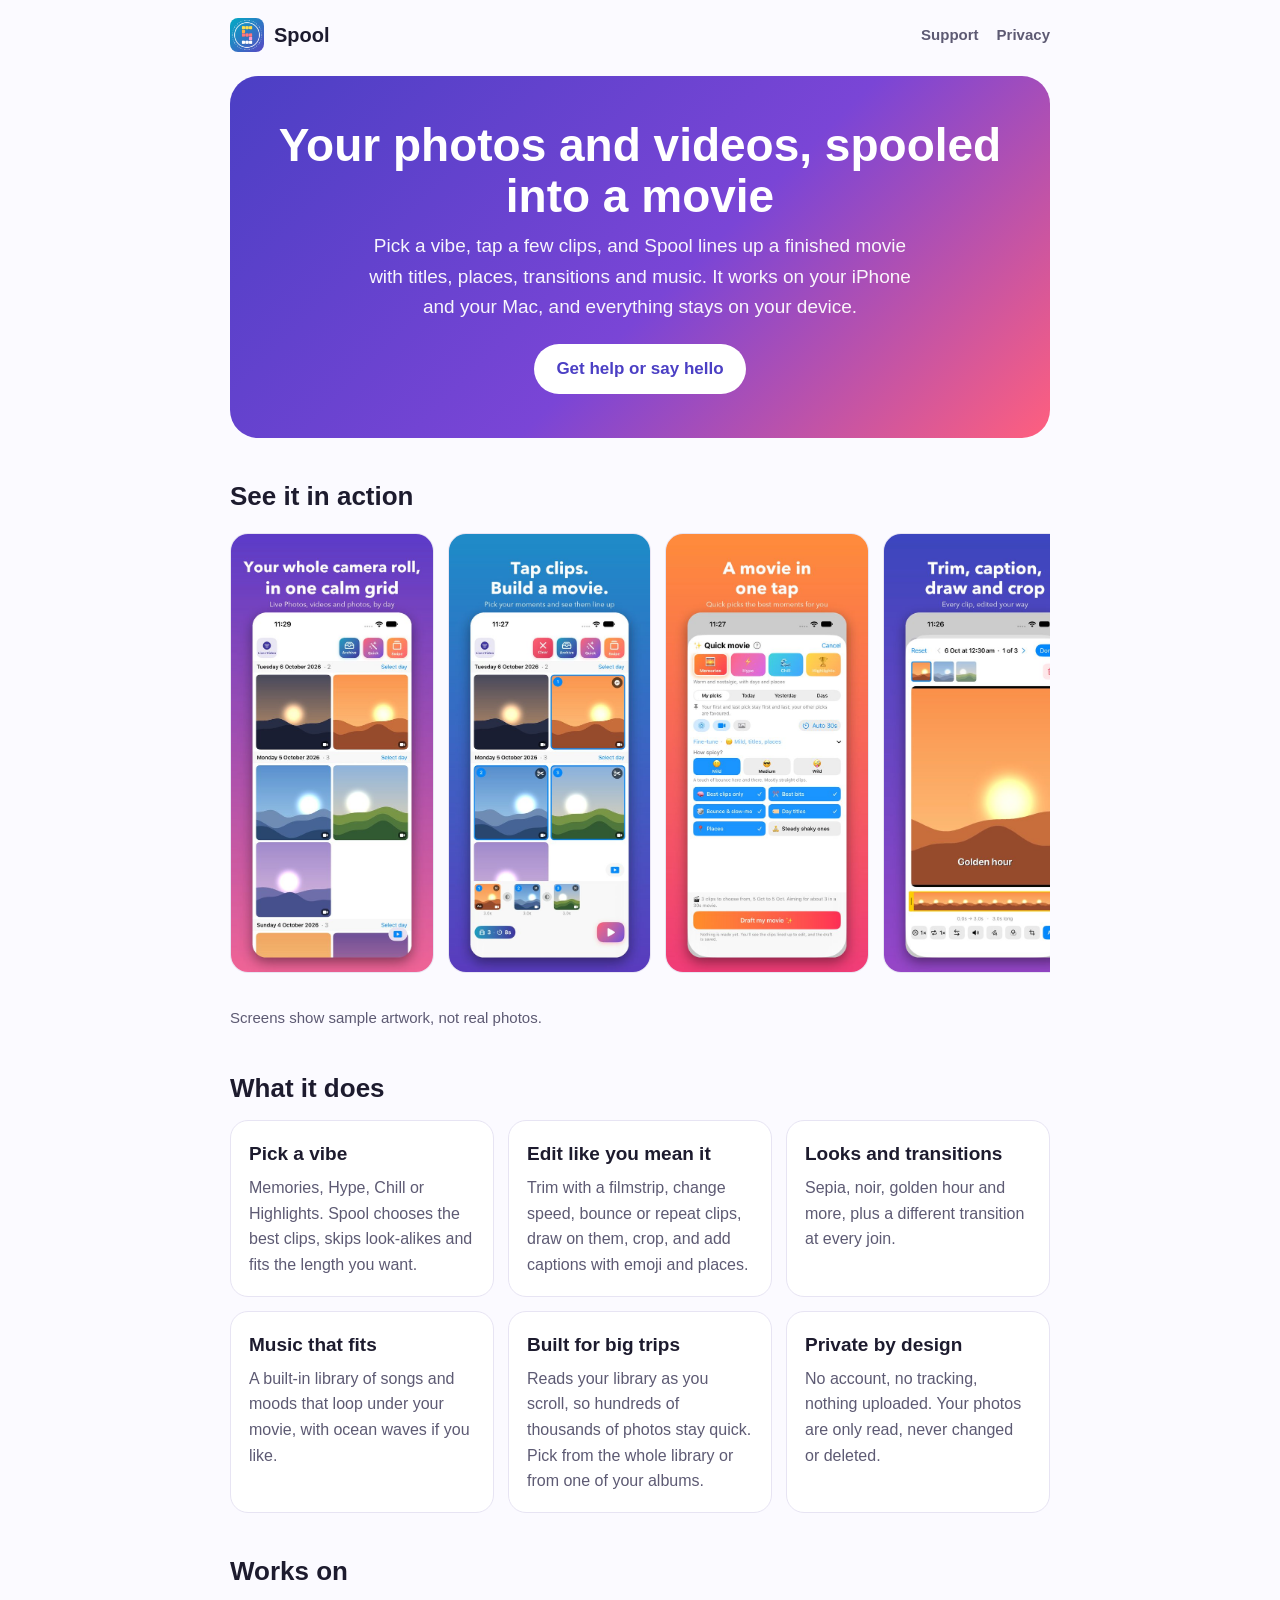
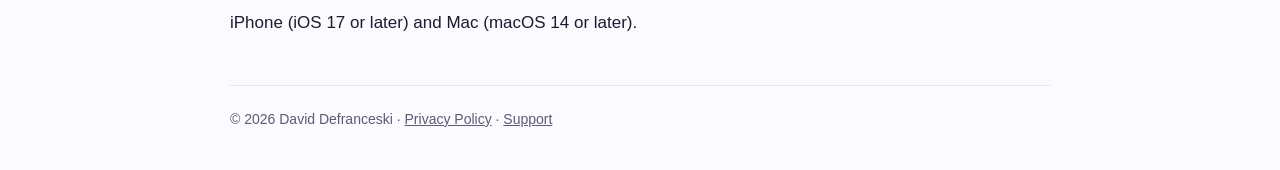
==== index.html @ c8521e61 "Spool website: home, support and privacy pages Co-Authored-By: Claude Sonnet 5.5 <noreply@anthropic." ====
<!doctype html><html lang="en"><head><meta charset="utf-8"><meta name="viewport" content="width=device-width,initial-scale=1"><link rel="icon" href="img/icon.png"><link rel="stylesheet" href="style.css"><title>Spool: turn photos and videos into movies</title><meta name="description" content="Spool turns your Live Photos, videos and photos into one finished movie. Pick a vibe, add music, and share. Private by design."></head><body><div class="wrap">
<nav><a class="brand" href="./"><img src="img/icon.png" alt="">Spool</a><a class="l" href="support.html">Support</a><a class="l" href="privacy.html">Privacy</a></nav>
<section class="hero"><h1>Your photos and videos, spooled into a movie</h1><p>Pick a vibe, tap a few clips, and Spool lines up a finished movie with titles, places, transitions and music. It works on your iPhone and your Mac, and everything stays on your device.</p><a class="pill" href="support.html">Get help or say hello</a></section>

<h2>See it in action</h2>
<div class="shots">
<img src="img/01-grid.jpg" alt="Your library in one calm grid" loading="lazy"><img src="img/02-build.jpg" alt="Tap clips and build a movie" loading="lazy"><img src="img/03-quick.jpg" alt="Quick movie: pick a vibe" loading="lazy"><img src="img/04-edit.jpg" alt="Trim, caption, draw and crop" loading="lazy"><img src="img/05-look.jpg" alt="Looks for the whole movie" loading="lazy"><img src="img/06-music.jpg" alt="Music that fits the moment" loading="lazy"><img src="img/07-swipe.jpg" alt="Swipe to choose" loading="lazy"><img src="img/08-make.jpg" alt="Make, save and share" loading="lazy">
</div>
<p class="note">Screens show sample artwork, not real photos.</p>

<h2>What it does</h2>
<div class="grid">
<div class="card"><h3>Pick a vibe</h3><p>Memories, Hype, Chill or Highlights. Spool chooses the best clips, skips look-alikes and fits the length you want.</p></div>
<div class="card"><h3>Edit like you mean it</h3><p>Trim with a filmstrip, change speed, bounce or repeat clips, draw on them, crop, and add captions with emoji and places.</p></div>
<div class="card"><h3>Looks and transitions</h3><p>Sepia, noir, golden hour and more, plus a different transition at every join.</p></div>
<div class="card"><h3>Music that fits</h3><p>A built-in library of songs and moods that loop under your movie, with ocean waves if you like.</p></div>
<div class="card"><h3>Built for big trips</h3><p>Reads your library as you scroll, so hundreds of thousands of photos stay quick. Pick from the whole library or from one of your albums.</p></div>
<div class="card"><h3>Private by design</h3><p>No account, no tracking, nothing uploaded. Your photos are only read, never changed or deleted.</p></div>
</div>

<h2>Works on</h2>
<p>iPhone (iOS 17 or later) and Mac (macOS 14 or later).</p>
<footer>© 2026 David Defranceski · <a href="privacy.html">Privacy Policy</a> · <a href="support.html">Support</a></footer>
</div></body></html>
---- style.css ----
:root{--ink:#1d1b2e;--mute:#5d5a73;--bg:#fbfaff;--card:#ffffff;--line:#e7e4f3;--indigo:#4b3fc4;--violet:#7a45d6;--coral:#ff5f7e;--orange:#ff9a4d;--teal:#1fa3c8}
@media (prefers-color-scheme:dark){:root{--ink:#f2f0ff;--mute:#a9a5c4;--bg:#14121f;--card:#1e1b2f;--line:#2e2a47}}
*{box-sizing:border-box}html{-webkit-text-size-adjust:100%}
body{margin:0;background:var(--bg);color:var(--ink);font:17px/1.6 -apple-system,BlinkMacSystemFont,"SF Pro Text","Segoe UI",Roboto,Helvetica,Arial,sans-serif}
a{color:var(--indigo)}@media (prefers-color-scheme:dark){a{color:#a99cff}}
.wrap{max-width:860px;margin:0 auto;padding:0 20px}
nav{display:flex;gap:18px;align-items:center;padding:18px 0}
nav .brand{display:flex;align-items:center;gap:10px;font-weight:800;font-size:20px;color:var(--ink);text-decoration:none;margin-right:auto}
nav .brand img{width:34px;height:34px;border-radius:8px}
nav a.l{color:var(--mute);text-decoration:none;font-weight:600;font-size:15px}
.hero{background:linear-gradient(135deg,var(--indigo),var(--violet) 55%,var(--coral));color:#fff;border-radius:28px;padding:44px 28px;margin:6px 0 34px;text-align:center}
.hero h1{margin:0 0 10px;font-size:clamp(30px,6vw,46px);line-height:1.1}
.hero p{margin:0 auto;max-width:560px;font-size:19px;opacity:.95}
.pill{display:inline-block;margin-top:22px;background:#fff;color:var(--indigo);font-weight:700;padding:11px 22px;border-radius:999px;text-decoration:none}
h2{font-size:26px;margin:38px 0 10px}h3{font-size:19px;margin:22px 0 6px}
.grid{display:grid;grid-template-columns:repeat(auto-fit,minmax(230px,1fr));gap:14px}
.card{background:var(--card);border:1px solid var(--line);border-radius:18px;padding:18px}
.card h3{margin-top:0}.card p{margin:0;color:var(--mute);font-size:16px}
.shots{display:flex;gap:14px;overflow-x:auto;padding:6px 2px 18px;scroll-snap-type:x mandatory}
.shots img{height:440px;width:auto;border-radius:18px;border:1px solid var(--line);scroll-snap-align:start;flex:none}
.note{color:var(--mute);font-size:15px}
footer{border-top:1px solid var(--line);margin-top:48px;padding:22px 0 40px;color:var(--mute);font-size:14px}
footer a{color:var(--mute)}
article h2{margin-top:30px}article ul{padding-left:22px}article li{margin:5px 0}
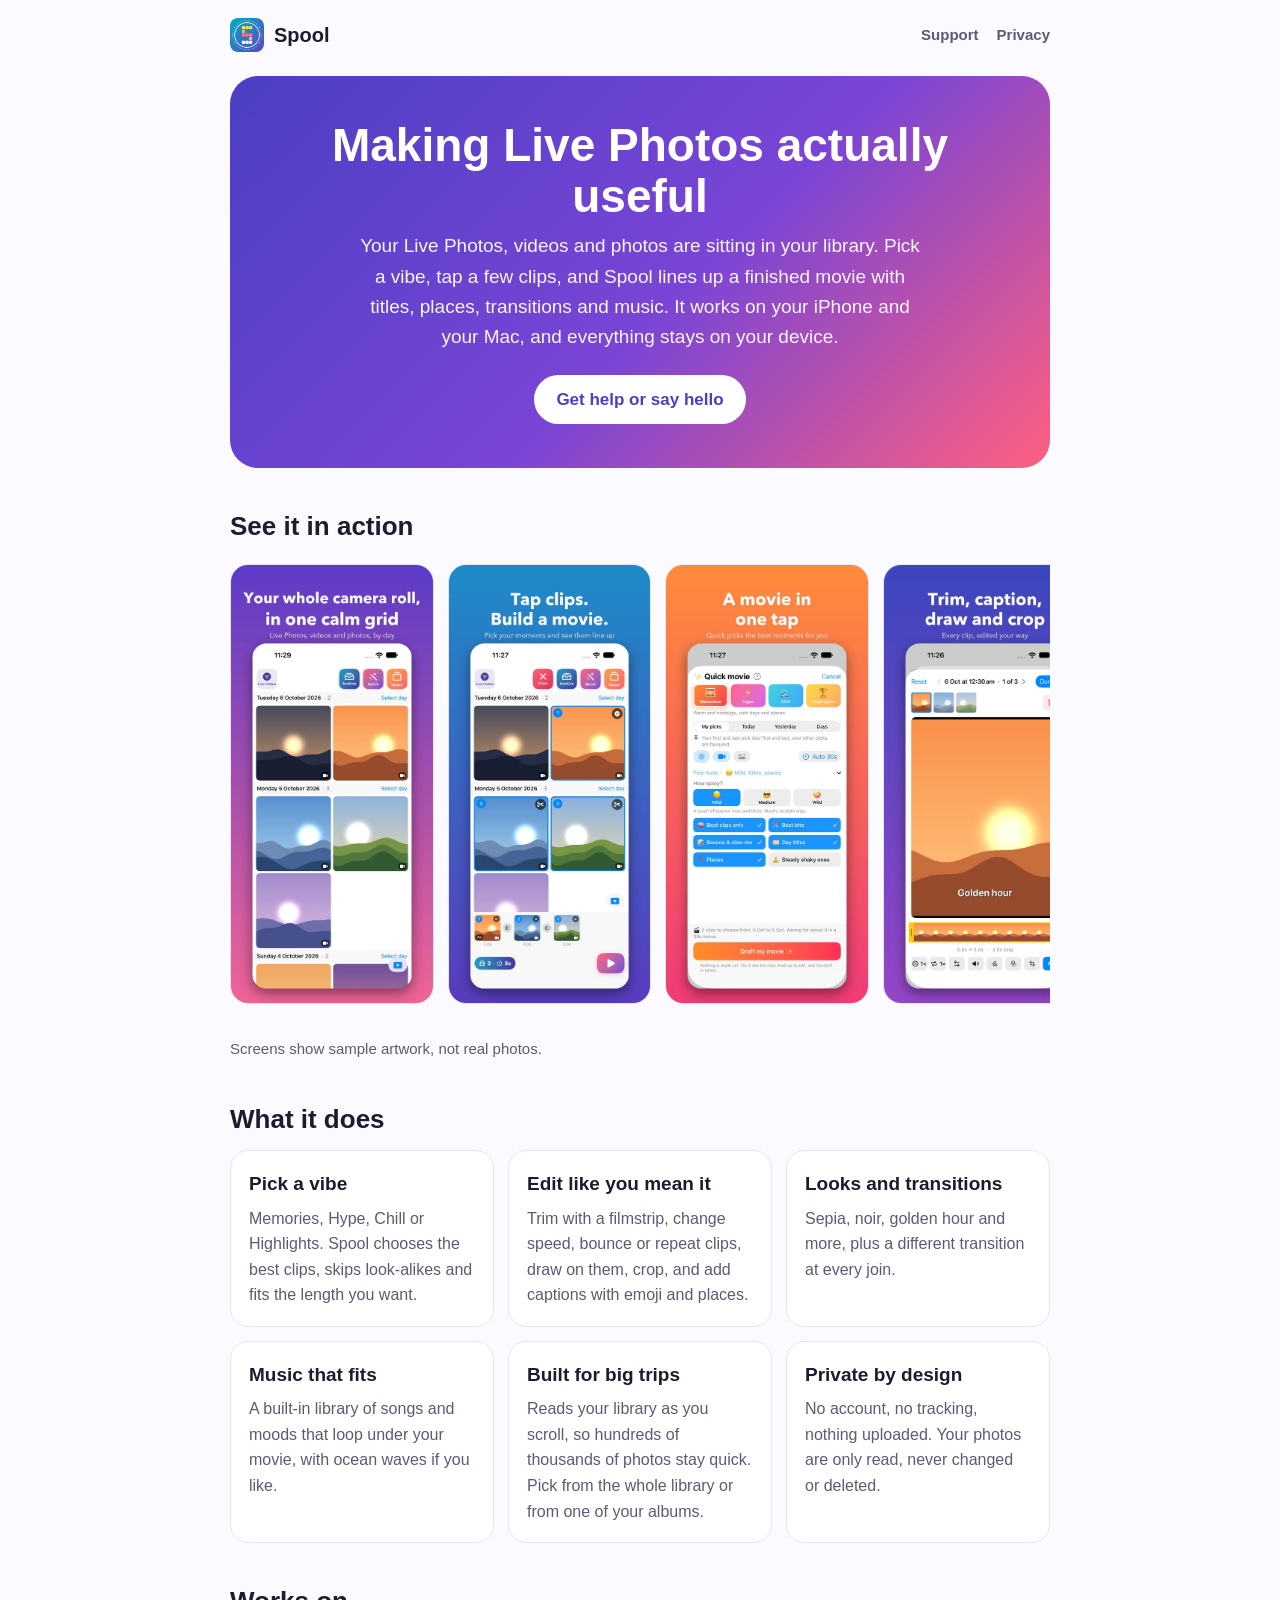
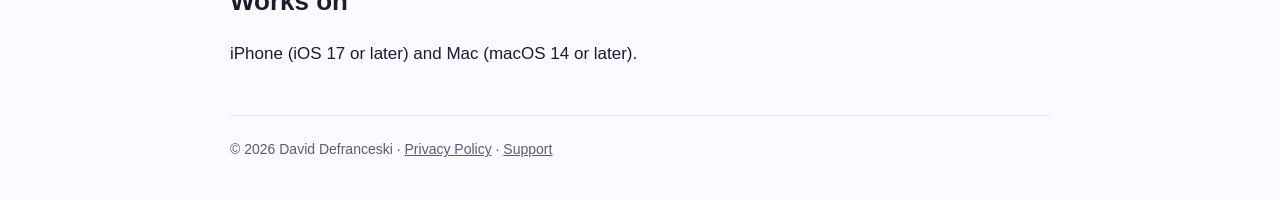
==== commit 08292e9e: "Home page: Making Live Photos actually useful Co-Authored-By: Claude Sonnet 5.5 <noreply@anthropic.c" ====
--- a/index.html
+++ b/index.html
@@ -1,6 +1,6 @@
-<!doctype html><html lang="en"><head><meta charset="utf-8"><meta name="viewport" content="width=device-width,initial-scale=1"><link rel="icon" href="img/icon.png"><link rel="stylesheet" href="style.css"><title>Spool: turn photos and videos into movies</title><meta name="description" content="Spool turns your Live Photos, videos and photos into one finished movie. Pick a vibe, add music, and share. Private by design."></head><body><div class="wrap">
+<!doctype html><html lang="en"><head><meta charset="utf-8"><meta name="viewport" content="width=device-width,initial-scale=1"><link rel="icon" href="img/icon.png"><link rel="stylesheet" href="style.css"><title>Spool: making Live Photos actually useful</title><meta name="description" content="Making Live Photos actually useful. Spool turns your Live Photos, videos and photos into one finished movie. Pick a vibe, add music, and share. Private by design."></head><body><div class="wrap">
 <nav><a class="brand" href="./"><img src="img/icon.png" alt="">Spool</a><a class="l" href="support.html">Support</a><a class="l" href="privacy.html">Privacy</a></nav>
-<section class="hero"><h1>Your photos and videos, spooled into a movie</h1><p>Pick a vibe, tap a few clips, and Spool lines up a finished movie with titles, places, transitions and music. It works on your iPhone and your Mac, and everything stays on your device.</p><a class="pill" href="support.html">Get help or say hello</a></section>
+<section class="hero"><h1>Making Live Photos actually useful</h1><p>Your Live Photos, videos and photos are sitting in your library. Pick a vibe, tap a few clips, and Spool lines up a finished movie with titles, places, transitions and music. It works on your iPhone and your Mac, and everything stays on your device.</p><a class="pill" href="support.html">Get help or say hello</a></section>
 
 <h2>See it in action</h2>
 <div class="shots">
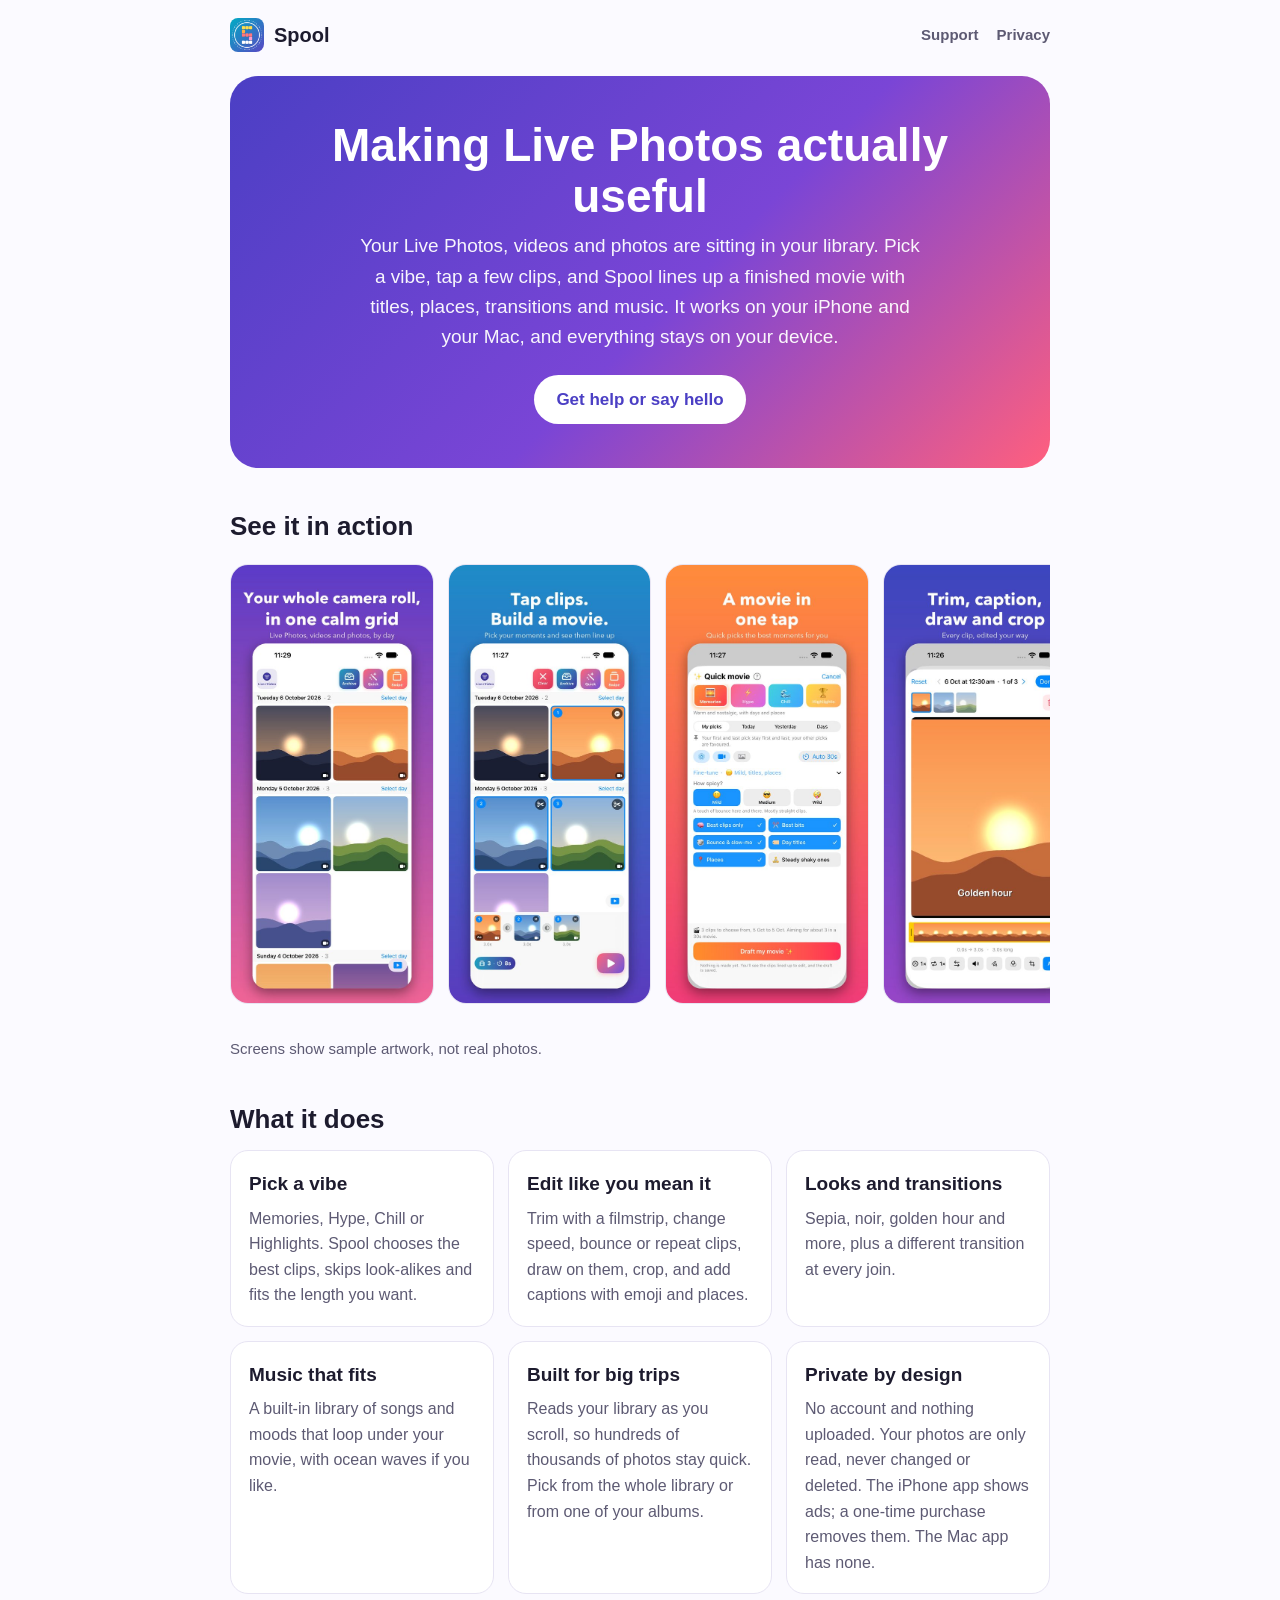
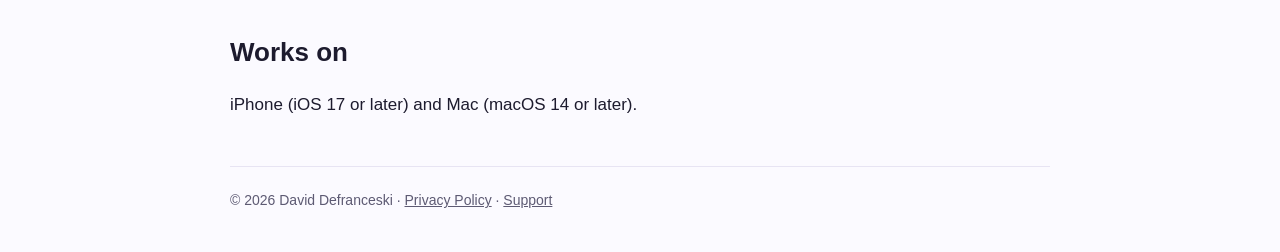
==== commit faa63996: "Privacy policy and home page: the iPhone app shows ads (Google AdMob) with a one-time purchase to re" ====
--- a/index.html
+++ b/index.html
@@ -15,7 +15,7 @@
 <div class="card"><h3>Looks and transitions</h3><p>Sepia, noir, golden hour and more, plus a different transition at every join.</p></div>
 <div class="card"><h3>Music that fits</h3><p>A built-in library of songs and moods that loop under your movie, with ocean waves if you like.</p></div>
 <div class="card"><h3>Built for big trips</h3><p>Reads your library as you scroll, so hundreds of thousands of photos stay quick. Pick from the whole library or from one of your albums.</p></div>
-<div class="card"><h3>Private by design</h3><p>No account, no tracking, nothing uploaded. Your photos are only read, never changed or deleted.</p></div>
+<div class="card"><h3>Private by design</h3><p>No account and nothing uploaded. Your photos are only read, never changed or deleted. The iPhone app shows ads; a one-time purchase removes them. The Mac app has none.</p></div>
 </div>
 
 <h2>Works on</h2>
